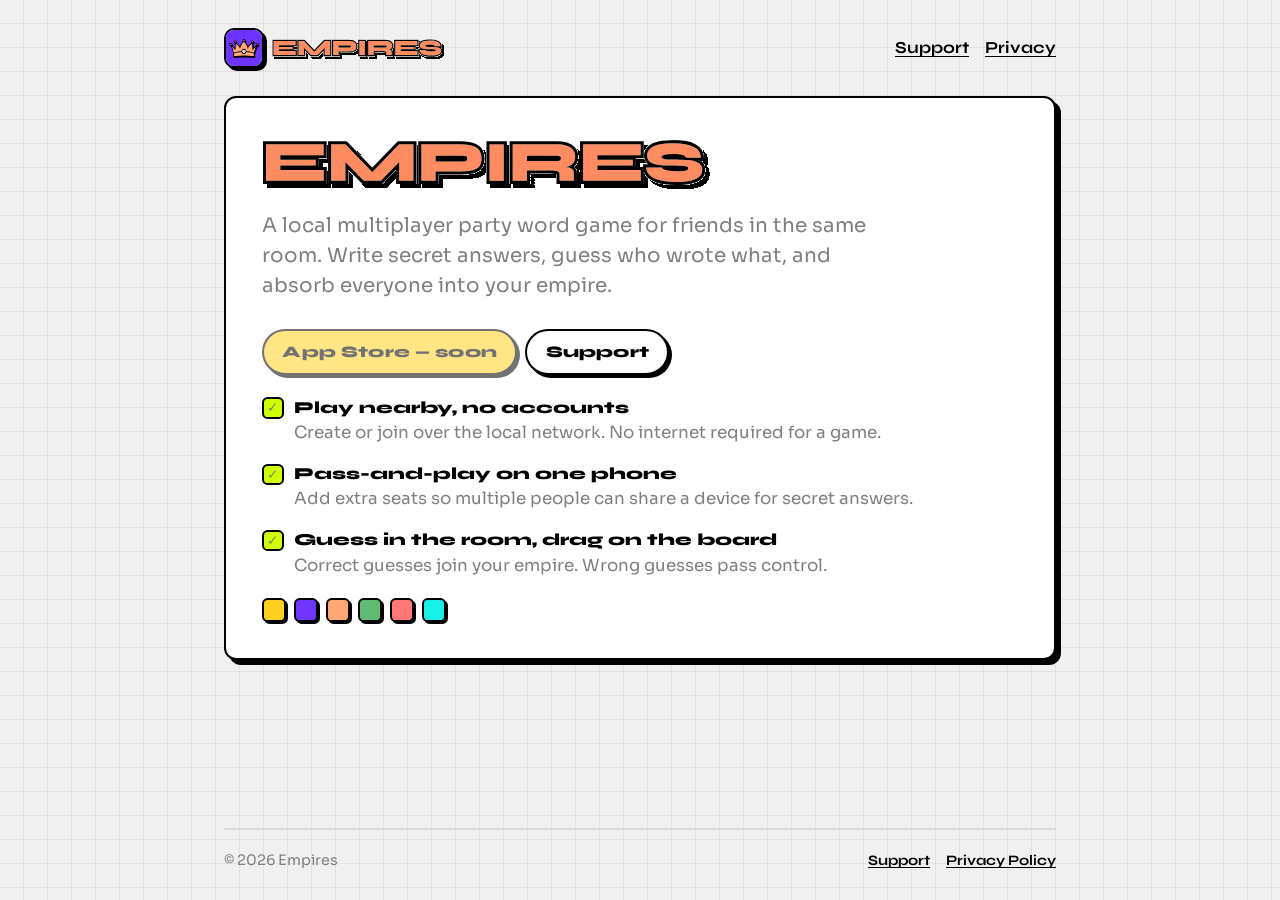
==== index.html @ 108088bd "checkpoint before checking out main" ====
<!doctype html>
<html lang="en">
  <head>
    <meta charset="UTF-8" />
    <meta name="viewport" content="width=device-width, initial-scale=1.0" />
    <title>Empires</title>
    <meta
      name="description"
      content="Empires — a local multiplayer party word game. Guess who wrote which answer and build your empire."
    />
    <link rel="icon" href="./assets/app-icon-256.png" type="image/png" />
    <link rel="apple-touch-icon" href="./assets/app-icon-256.png" />
    <link rel="preconnect" href="https://fonts.googleapis.com" />
    <link rel="preconnect" href="https://fonts.gstatic.com" crossorigin />
    <link
      rel="stylesheet"
      href="https://fonts.googleapis.com/css2?family=Sora:wght@400;600&family=Syne:wght@700;800&display=swap"
    />
    <link rel="stylesheet" href="./styles.css" />
  </head>
  <body>
    <div class="page">
      <div class="shell">
        <nav class="nav" aria-label="Primary">
          <a class="brand" href="./">
            <img
              class="brandIcon"
              src="./assets/app-icon-256.png"
              width="40"
              height="40"
              alt=""
            />
            <img
              class="brandLogotype"
              src="./assets/logotype.svg"
              width="160"
              height="20"
              alt="Empires"
            />
          </a>
          <div class="navLinks">
            <a href="./support/">Support</a>
            <a href="./privacy/">Privacy</a>
          </div>
        </nav>

        <main class="panel hero">
          <div class="heroBrand">
            <h1>
              <img
                class="logotypeHero"
                src="./assets/logotype.svg"
                width="439"
                height="56"
                alt="Empires"
              />
            </h1>
          </div>
          <p class="lede">
            A local multiplayer party word game for friends in the same room.
            Write secret answers, guess who wrote what, and absorb everyone into
            your empire.
          </p>

          <div class="ctaRow">
            <a
              class="button"
              href="#"
              aria-disabled="true"
              title="App Store link coming soon"
            >
              App Store — soon
            </a>
            <a class="button secondary" href="./support/">Support</a>
          </div>

          <ul class="features">
            <li>
              <span class="tick" aria-hidden="true">✓</span>
              <div>
                <strong>Play nearby, no accounts</strong>
                <br />
                <span
                  >Create or join over the local network. No internet required
                  for a game.</span
                >
              </div>
            </li>
            <li>
              <span class="tick" aria-hidden="true">✓</span>
              <div>
                <strong>Pass-and-play on one phone</strong>
                <br />
                <span
                  >Add extra seats so multiple people can share a device for
                  secret answers.</span
                >
              </div>
            </li>
            <li>
              <span class="tick" aria-hidden="true">✓</span>
              <div>
                <strong>Guess in the room, drag on the board</strong>
                <br />
                <span
                  >Correct guesses join your empire. Wrong guesses pass
                  control.</span
                >
              </div>
            </li>
          </ul>

          <ul class="accents" aria-hidden="true">
            <li style="background: var(--yellow)"></li>
            <li style="background: var(--purple)"></li>
            <li style="background: var(--peach)"></li>
            <li style="background: var(--green)"></li>
            <li style="background: var(--coral)"></li>
            <li style="background: var(--cyan)"></li>
          </ul>
        </main>

        <footer class="footer">
          <span>© <span id="y"></span> Empires</span>
          <div class="footerLinks">
            <a href="./support/">Support</a>
            <a href="./privacy/">Privacy Policy</a>
          </div>
        </footer>
      </div>
    </div>
    <script>
      document.getElementById('y').textContent = String(new Date().getFullYear());
    </script>
  </body>
</html>
---- styles.css ----
:root {
  --black: #000000;
  --white: #ffffff;
  --grey: #f0f0f0;
  --yellow: #ffd021;
  --purple: #6f36ff;
  --peach: #ffa874;
  --green: #5fbc72;
  --coral: #ff7677;
  --lime: #d0ff01;
  --cyan: #19f0e9;
  --sky: #39c1ef;
  --navy: #121948;
  --text-secondary: #7f7f7f;
  --border-subtle: #d9d9d9;

  --surface-primary: var(--white);
  --surface-subtle: var(--grey);
  --text-primary: var(--black);
  --text-muted: var(--text-secondary);
  --border-prominent: var(--black);
  --accent-primary: var(--yellow);
  --text-on-accent: var(--black);
  --accent-secondary: var(--purple);

  --shadow-md: 3px 3px 0 0 var(--black);
  --shadow-xl: 5px 5px 0 0 var(--black);

  --space-xl: 1.75rem;
  --space-l: 1.25rem;
  --space-m: 1rem;
  --space-s: 0.5rem;
  --space-xs: 0.25rem;

  --font-display: 'Syne', system-ui, sans-serif;
  --font-body: 'Sora', system-ui, sans-serif;
  --font-size-body: 1.05rem;
  --font-size-s: 0.9rem;
  --font-size-lead: 1.25rem;
  --font-size-h1: clamp(2.75rem, 9vw, 4.75rem);
  --font-size-h2: clamp(1.5rem, 4vw, 2rem);
  --line-height: 1.5;
  --max-width: 40rem;
  --radius: 0.75rem;
}

*,
*::before,
*::after {
  box-sizing: border-box;
}

html {
  color-scheme: light;
}

body {
  margin: 0;
  min-height: 100vh;
  font-family: var(--font-body);
  font-size: var(--font-size-body);
  font-weight: 400;
  line-height: var(--line-height);
  color: var(--text-primary);
  background-color: var(--surface-subtle);
  background-image:
    linear-gradient(rgb(0 0 0 / 0.06) 1px, transparent 1px),
    linear-gradient(90deg, rgb(0 0 0 / 0.06) 1px, transparent 1px);
  background-size: 24px 24px;
  background-position: -1px -1px;
}

a {
  color: var(--text-primary);
  text-underline-offset: 0.15em;

  &:hover {
    text-decoration-thickness: 2px;
  }

  &:focus-visible {
    outline: 3px solid var(--accent-secondary);
    outline-offset: 3px;
  }
}

.page {
  min-height: 100vh;
  display: flex;
  flex-direction: column;
}

.shell {
  width: min(100% - 2rem, 52rem);
  margin-inline: auto;
  padding-block: var(--space-xl);
  flex: 1;
  display: flex;
  flex-direction: column;
  gap: var(--space-xl);
}

.nav {
  display: flex;
  align-items: center;
  justify-content: space-between;
  gap: var(--space-m);
  flex-wrap: wrap;

  & a {
    text-decoration: none;
  }

  & .navLinks {
    display: flex;
    gap: var(--space-m);
    flex-wrap: wrap;
    font-family: var(--font-display);
    font-weight: 700;
  }

  & .navLinks a {
    text-decoration: underline;
  }
}

.brand {
  display: inline-flex;
  align-items: center;
  gap: var(--space-s);
  color: var(--text-primary);
  text-decoration: none;

  &:hover {
    text-decoration: none;
  }
}

.brandIcon {
  width: 40px;
  height: 40px;
  flex-shrink: 0;
  border: 2.5px solid var(--border-prominent);
  border-radius: 10px;
  box-shadow: var(--shadow-md);
  background: var(--white);
}

.brandLogotype {
  display: block;
  height: 22px;
  width: auto;
}

.heroBrand {
  & h1 {
    margin: 0;
  }
}

.logotypeHero {
  display: block;
  width: 100%;
  max-width: 28rem;
  height: auto;
}

.panel {
  background: var(--surface-primary);
  border: 2.5px solid var(--border-prominent);
  border-radius: var(--radius);
  box-shadow: var(--shadow-xl);
  padding: clamp(1.25rem, 4vw, 2.25rem);
}

.hero {
  display: grid;
  gap: var(--space-l);

  & h1 {
    margin: 0;
    font-family: var(--font-display);
    font-size: var(--font-size-h1);
    font-weight: 800;
    line-height: 0.95;
    letter-spacing: -0.02em;
  }

  & .lede {
    margin: 0;
    max-width: var(--max-width);
    font-size: var(--font-size-lead);
    color: var(--text-muted);
  }
}

.ctaRow {
  display: flex;
  flex-wrap: wrap;
  gap: var(--space-s);
  margin-top: var(--space-s);

  &.spaced {
    margin-bottom: var(--space-xl);
  }
}

.button {
  display: inline-flex;
  align-items: center;
  justify-content: center;
  gap: var(--space-xs);
  min-height: 2.75rem;
  padding: 0.55rem 1.15rem;
  border: 2.5px solid var(--border-prominent);
  border-radius: 999px;
  background: var(--accent-primary);
  color: var(--text-on-accent);
  font-family: var(--font-display);
  font-size: 1rem;
  font-weight: 800;
  letter-spacing: 0.01em;
  text-decoration: none;
  box-shadow: var(--shadow-md);
  cursor: pointer;

  &:hover {
    text-decoration: none;
    translate: 1px 1px;
    box-shadow: 2px 2px 0 0 var(--black);
  }

  &:focus-visible {
    outline: 3px solid var(--accent-secondary);
    outline-offset: 3px;
  }

  &.secondary {
    background: var(--surface-primary);
    color: var(--text-primary);
  }

  &[aria-disabled='true'] {
    opacity: 0.55;
    pointer-events: none;
    cursor: default;
  }
}

.features {
  display: grid;
  gap: var(--space-m);
  margin: 0;
  padding: 0;
  list-style: none;

  & li {
    display: grid;
    grid-template-columns: 1.5rem 1fr;
    gap: var(--space-s);
    align-items: start;
  }

  & .tick {
    display: inline-grid;
    place-items: center;
    width: 1.35rem;
    height: 1.35rem;
    margin-top: 0.15rem;
    border: 2px solid var(--border-prominent);
    border-radius: 0.35rem;
    background: var(--lime);
    font-size: 0.85rem;
    line-height: 1;
    font-weight: 800;
  }

  & strong {
    font-family: var(--font-display);
    font-weight: 800;
    color: var(--text-primary);
  }

  & span {
    color: var(--text-muted);
  }
}

.accents {
  display: flex;
  flex-wrap: wrap;
  gap: var(--space-s);
  margin: 0;
  padding: 0;
  list-style: none;

  & li {
    width: 1.5rem;
    height: 1.5rem;
    border: 2px solid var(--border-prominent);
    border-radius: 0.35rem;
    box-shadow: 2px 2px 0 0 var(--black);
  }
}

.prose {
  max-width: var(--max-width);

  & h1 {
    margin: 0 0 var(--space-m);
    font-family: var(--font-display);
    font-size: var(--font-size-h2);
    font-weight: 800;
    letter-spacing: -0.02em;
  }

  & h2 {
    margin: var(--space-xl) 0 var(--space-s);
    font-family: var(--font-display);
    font-size: var(--font-size-lead);
    font-weight: 800;
  }

  & p,
  & ul {
    margin: 0 0 var(--space-m);
    color: var(--text-muted);
  }

  & ul {
    padding-left: 1.25rem;
  }

  & li + li {
    margin-top: var(--space-xs);
  }

  & .meta {
    color: var(--text-muted);
    font-size: var(--font-size-s);
  }

  & strong {
    color: var(--text-primary);
    font-weight: 600;
  }
}

.footer {
  margin-top: auto;
  padding-top: var(--space-l);
  border-top: 2px solid var(--border-subtle);
  display: flex;
  flex-wrap: wrap;
  gap: var(--space-m);
  justify-content: space-between;
  color: var(--text-muted);
  font-size: var(--font-size-s);

  & a {
    color: var(--text-primary);
    font-family: var(--font-display);
    font-weight: 700;
  }

  & .footerLinks {
    display: flex;
    flex-wrap: wrap;
    gap: var(--space-m);
  }
}

@media (prefers-color-scheme: dark) {
  :root {
    --surface-primary: #1a1a1a;
    --surface-subtle: #121212;
    --text-primary: #ffffff;
    --text-muted: #b0b0b0;
    --border-prominent: #ffffff;
    --border-subtle: rgb(255 255 255 / 0.16);
    --accent-primary: var(--yellow);
    --text-on-accent: #000000;
    --grey: #262626;
  }

  html {
    color-scheme: dark;
  }

  body {
    background-image:
      linear-gradient(rgb(255 255 255 / 0.06) 1px, transparent 1px),
      linear-gradient(90deg, rgb(255 255 255 / 0.06) 1px, transparent 1px);
  }

  .shadow-fix {
    --shadow-md: 3px 3px 0 0 #000;
    --shadow-xl: 5px 5px 0 0 #000;
  }
}
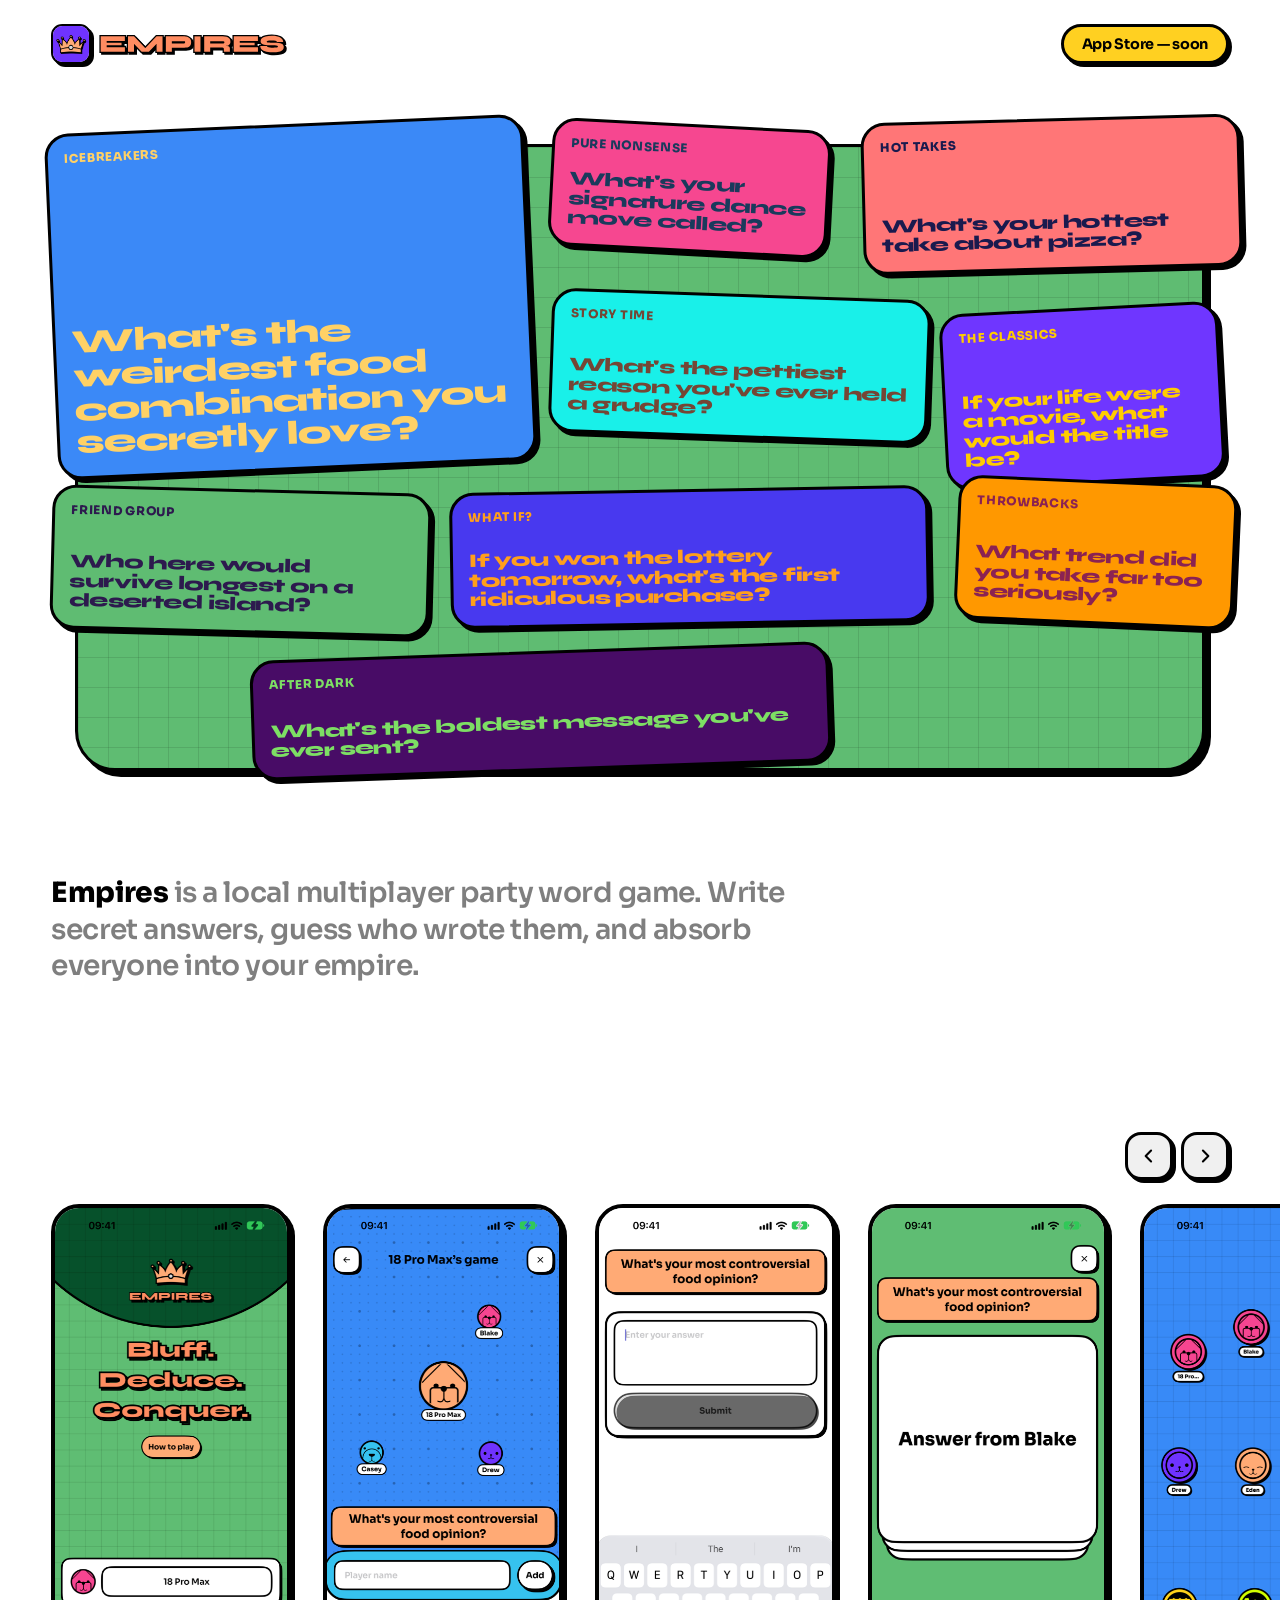
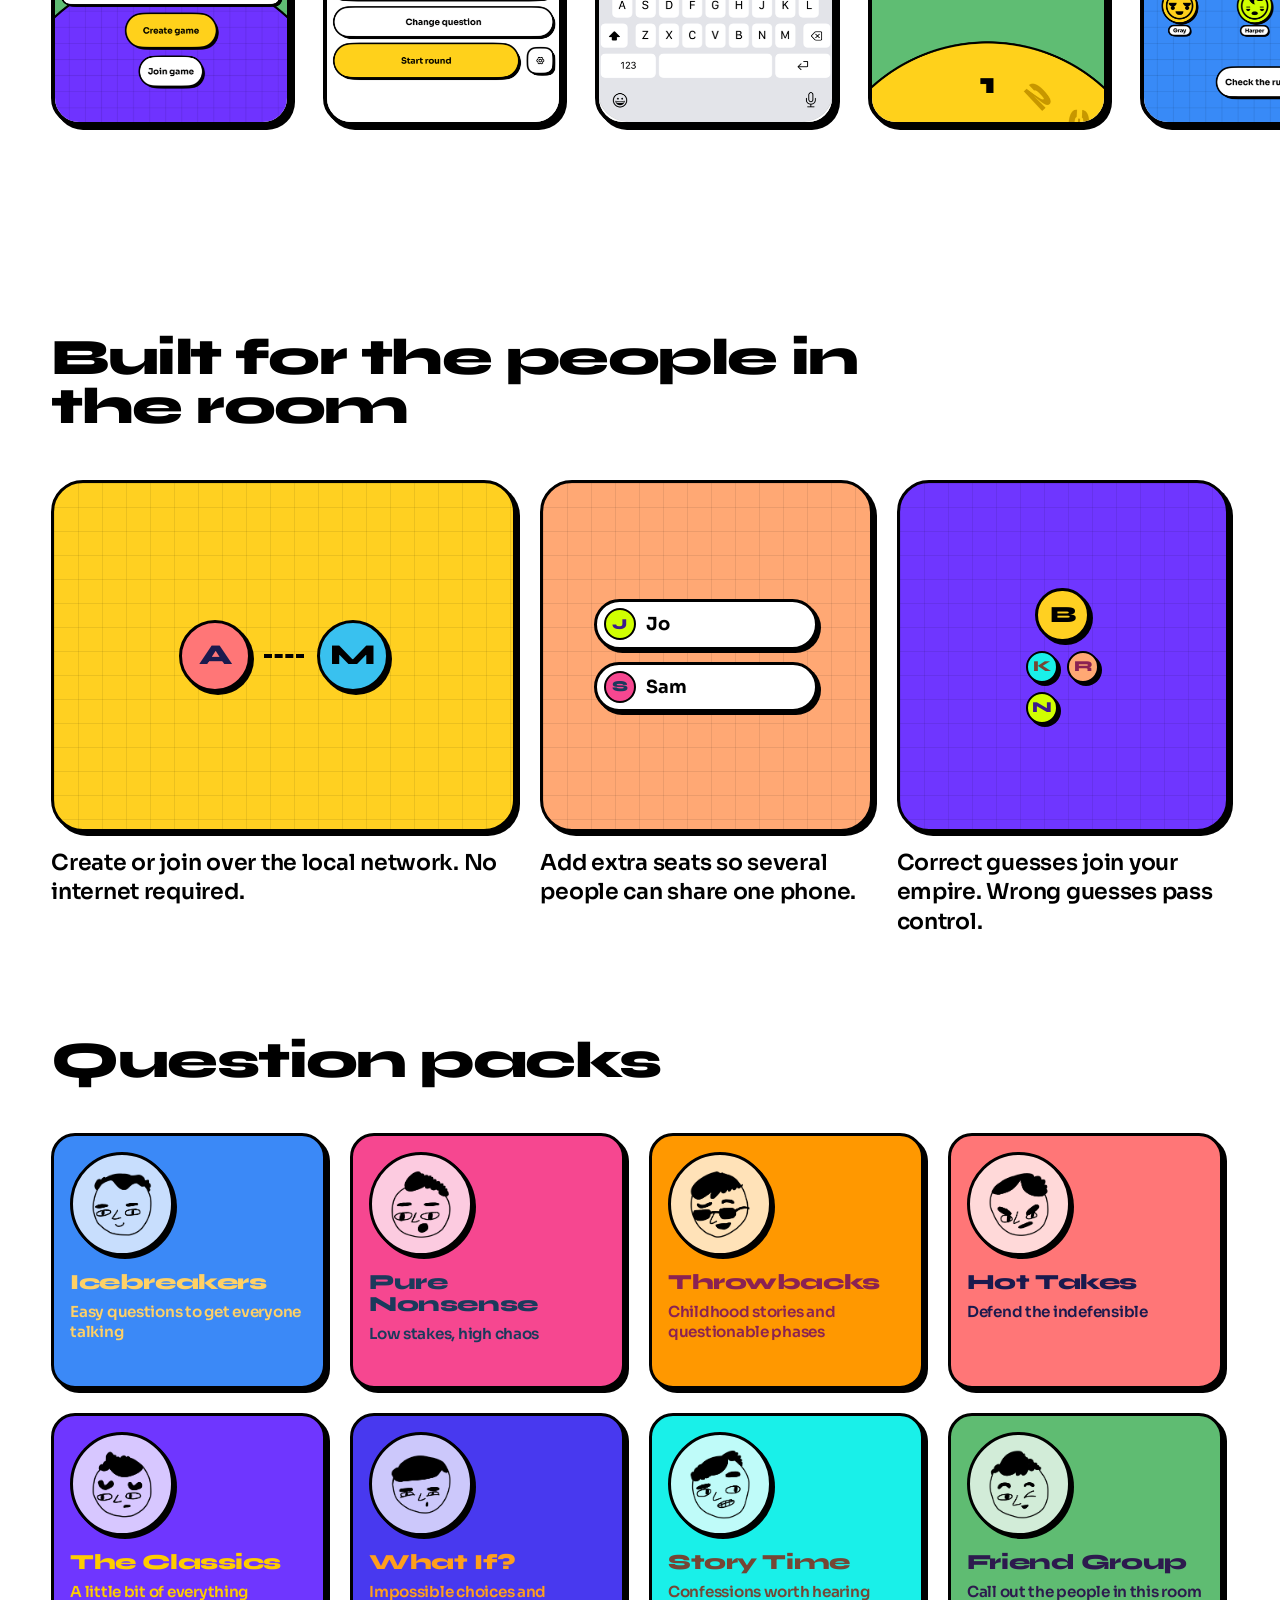
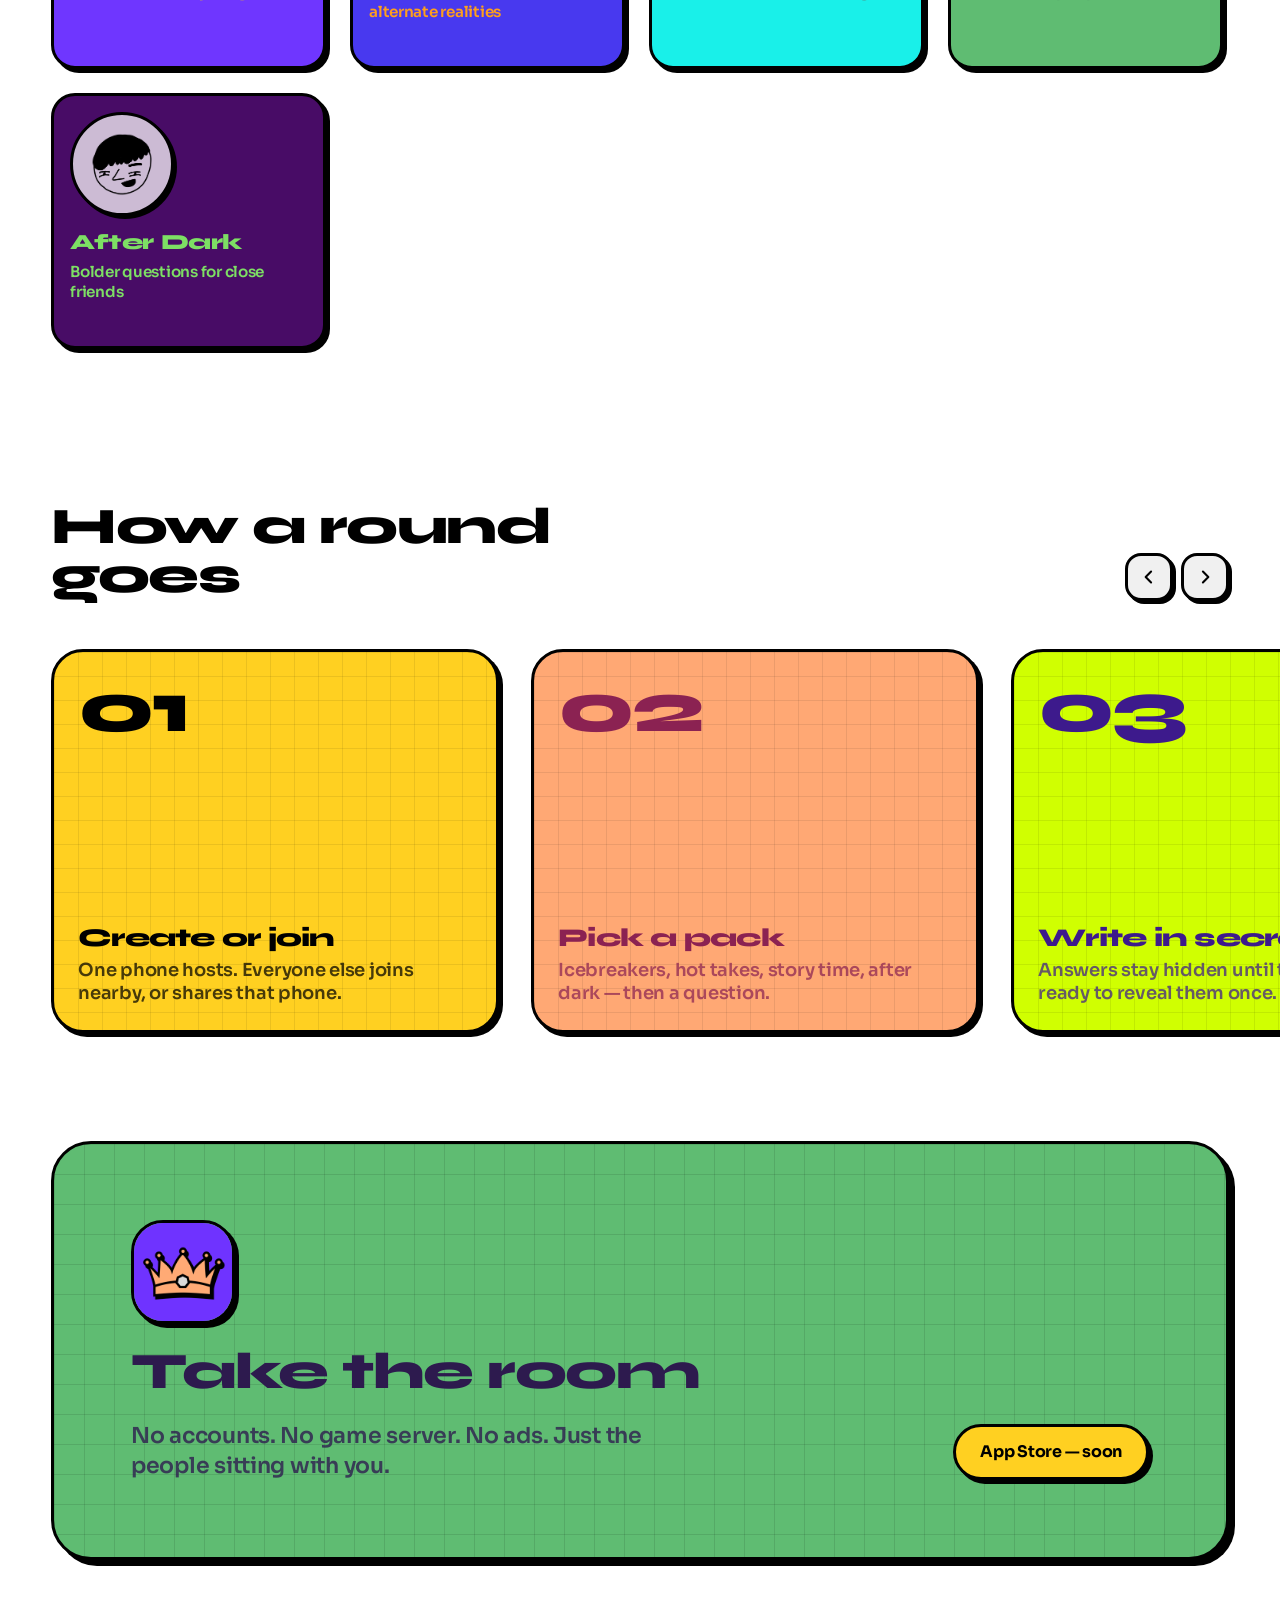
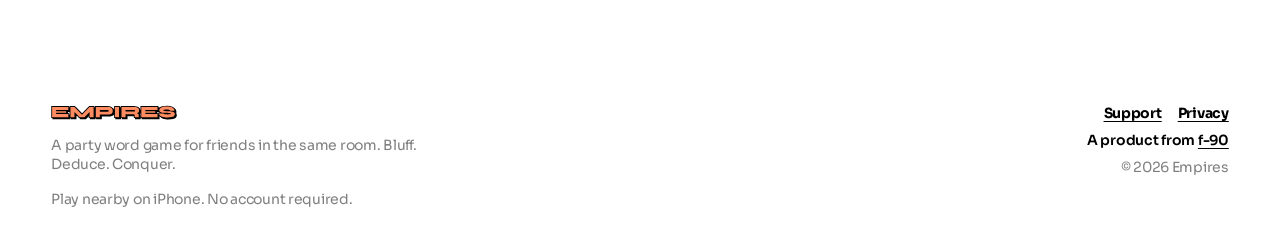
==== commit c696ad05: "Redesign marketing site around Empires app styling and Numo layout. Bring in pack art, screenshots, " ====
--- a/index.html
+++ b/index.html
@@ -14,55 +14,353 @@
     <link rel="preconnect" href="https://fonts.gstatic.com" crossorigin />
     <link
       rel="stylesheet"
-      href="https://fonts.googleapis.com/css2?family=Sora:wght@400;600&family=Syne:wght@700;800&display=swap"
+      href="https://fonts.googleapis.com/css2?family=Sora:wght@400;600;700;800&family=Syne:wght@700;800&display=swap"
     />
     <link rel="stylesheet" href="./styles.css" />
   </head>
   <body>
-    <div class="page">
-      <div class="shell">
-        <nav class="nav" aria-label="Primary">
-          <a class="brand" href="./">
-            <img
-              class="brandIcon"
-              src="./assets/app-icon-256.png"
-              width="40"
-              height="40"
-              alt=""
-            />
-            <img
-              class="brandLogotype"
-              src="./assets/logotype.svg"
-              width="160"
-              height="20"
-              alt="Empires"
-            />
-          </a>
-          <div class="navLinks">
-            <a href="./support/">Support</a>
-            <a href="./privacy/">Privacy</a>
+    <header class="siteHeader">
+      <div class="frame siteHeaderInner">
+        <a class="brand" href="./">
+          <img
+            class="brandIcon"
+            src="./assets/app-icon-256.png"
+            width="40"
+            height="40"
+            alt=""
+          />
+          <img
+            class="wordmark"
+            src="./assets/logotype.svg"
+            width="160"
+            height="20"
+            alt="Empires"
+          />
+        </a>
+        <a
+          class="button headerStore"
+          href="#"
+          aria-disabled="true"
+          title="App Store link coming soon"
+        >
+          App Store — soon
+        </a>
+      </div>
+    </header>
+
+    <main>
+      <section class="questions" aria-label="Sample questions">
+        <div class="questionsStage">
+          <div class="frame questionsFrame">
+            <div class="questionsPanel" aria-hidden="true"></div>
           </div>
-        </nav>
-
-        <main class="panel hero">
-          <div class="heroBrand">
-            <h1>
+          <ul class="questionBoard">
+            <li class="qCard qCardFeature" data-pack="icebreakers">
+              <p class="qPack">Icebreakers</p>
+              <p class="qText">What's the weirdest food combination you secretly love?</p>
+            </li>
+            <li class="qCard" data-pack="silly">
+              <p class="qPack">Pure Nonsense</p>
+              <p class="qText">What's your signature dance move called?</p>
+            </li>
+            <li class="qCard" data-pack="hot-takes">
+              <p class="qPack">Hot Takes</p>
+              <p class="qText">What's your hottest take about pizza?</p>
+            </li>
+            <li class="qCard" data-pack="storytime">
+              <p class="qPack">Story Time</p>
+              <p class="qText">What's the pettiest reason you've ever held a grudge?</p>
+            </li>
+            <li class="qCard" data-pack="classics">
+              <p class="qPack">The Classics</p>
+              <p class="qText">If your life were a movie, what would the title be?</p>
+            </li>
+            <li class="qCard" data-pack="friend-group">
+              <p class="qPack">Friend Group</p>
+              <p class="qText">Who here would survive longest on a deserted island?</p>
+            </li>
+            <li class="qCard" data-pack="hypotheticals">
+              <p class="qPack">What If?</p>
+              <p class="qText">If you won the lottery tomorrow, what's the first ridiculous purchase?</p>
+            </li>
+            <li class="qCard" data-pack="throwbacks">
+              <p class="qPack">Throwbacks</p>
+              <p class="qText">What trend did you take far too seriously?</p>
+            </li>
+            <li class="qCard" data-pack="after-dark">
+              <p class="qPack">After Dark</p>
+              <p class="qText">What's the boldest message you've ever sent?</p>
+            </li>
+          </ul>
+        </div>
+      </section>
+
+      <section class="hero">
+        <div class="frame heroFrame">
+          <h1 class="lede">
+            <span class="brandWord">Empires</span> is a local multiplayer party
+            word game. Write secret answers, guess who wrote them, and absorb
+            everyone into your empire.
+          </h1>
+        </div>
+      </section>
+
+      <section class="showcase" data-scroller aria-label="App screens">
+        <div class="frame showcaseHeader">
+          <div class="scrollerNav">
+            <button type="button" data-scroll="-1" aria-label="Previous screen">
+              <svg viewBox="0 0 24 24" aria-hidden="true">
+                <path
+                  d="M14.5 5.5 8 12l6.5 6.5"
+                  fill="none"
+                  stroke="currentColor"
+                  stroke-width="2.5"
+                  stroke-linecap="round"
+                  stroke-linejoin="round"
+                />
+              </svg>
+            </button>
+            <button type="button" data-scroll="1" aria-label="Next screen">
+              <svg viewBox="0 0 24 24" aria-hidden="true">
+                <path
+                  d="m9.5 5.5 6.5 6.5-6.5 6.5"
+                  fill="none"
+                  stroke="currentColor"
+                  stroke-width="2.5"
+                  stroke-linecap="round"
+                  stroke-linejoin="round"
+                />
+              </svg>
+            </button>
+          </div>
+        </div>
+        <ul class="showcaseTrack" data-track>
+          <li class="showcaseSlide">
+            <img src="./assets/screenshots/home.png" alt="Home screen" width="460" height="1000" />
+          </li>
+          <li class="showcaseSlide">
+            <img src="./assets/screenshots/lobby.png" alt="Game lobby" width="460" height="1000" />
+          </li>
+          <li class="showcaseSlide">
+            <img src="./assets/screenshots/answering.png" alt="Writing a secret answer" width="460" height="1000" />
+          </li>
+          <li class="showcaseSlide">
+            <img src="./assets/screenshots/revealing.png" alt="Revealing answers" width="460" height="1000" />
+          </li>
+          <li class="showcaseSlide">
+            <img src="./assets/screenshots/guessing.png" alt="Guessing who wrote an answer" width="460" height="1000" />
+          </li>
+          <li class="showcaseSlide">
+            <img src="./assets/screenshots/round-over.png" alt="Round results" width="460" height="1000" />
+          </li>
+        </ul>
+      </section>
+
+      <section class="play" aria-labelledby="play-heading">
+        <div class="frame playFrame">
+          <h2 id="play-heading">Built for the people in the room</h2>
+          <div class="playGrid">
+            <article class="playCard">
+              <div class="playPanel playPanelYellow">
+                <div class="nearby" aria-hidden="true">
+                  <span class="avatar avatarCoral">A</span>
+                  <span class="linkDash"></span>
+                  <span class="avatar avatarSky">M</span>
+                </div>
+              </div>
+              <p>Create or join over the local network. No internet required.</p>
+            </article>
+            <article class="playCard">
+              <div class="playPanel playPanelPeach">
+                <div class="seats" aria-hidden="true">
+                  <span class="seat"><b class="avatar avatarLime">J</b> Jo</span>
+                  <span class="seat"><b class="avatar avatarPink">S</b> Sam</span>
+                </div>
+              </div>
+              <p>Add extra seats so several people can share one phone.</p>
+            </article>
+            <article class="playCard">
+              <div class="playPanel playPanelPurple">
+                <div class="empire" aria-hidden="true">
+                  <span class="avatar avatarYellow avatarLg">B</span>
+                  <span class="avatar avatarCyan">K</span>
+                  <span class="avatar avatarPeach">R</span>
+                  <span class="avatar avatarLime">N</span>
+                </div>
+              </div>
+              <p>Correct guesses join your empire. Wrong guesses pass control.</p>
+            </article>
+          </div>
+        </div>
+      </section>
+
+      <section class="packs" aria-labelledby="packs-heading">
+        <div class="frame packsFrame">
+          <h2 id="packs-heading">Question packs</h2>
+          <ul class="packGrid">
+            <li class="pack" data-pack="icebreakers">
+              <div class="packFace">
+                <img src="./assets/packs/icebreakers.png" alt="" />
+              </div>
+              <h3>Icebreakers</h3>
+              <p>Easy questions to get everyone talking</p>
+            </li>
+            <li class="pack" data-pack="silly">
+              <div class="packFace">
+                <img src="./assets/packs/silly.png" alt="" />
+              </div>
+              <h3>Pure Nonsense</h3>
+              <p>Low stakes, high chaos</p>
+            </li>
+            <li class="pack" data-pack="throwbacks">
+              <div class="packFace">
+                <img src="./assets/packs/throwbacks.png" alt="" />
+              </div>
+              <h3>Throwbacks</h3>
+              <p>Childhood stories and questionable phases</p>
+            </li>
+            <li class="pack" data-pack="hot-takes">
+              <div class="packFace">
+                <img src="./assets/packs/hot-takes.png" alt="" />
+              </div>
+              <h3>Hot Takes</h3>
+              <p>Defend the indefensible</p>
+            </li>
+            <li class="pack" data-pack="classics">
+              <div class="packFace">
+                <img src="./assets/packs/classics.png" alt="" />
+              </div>
+              <h3>The Classics</h3>
+              <p>A little bit of everything</p>
+            </li>
+            <li class="pack" data-pack="hypotheticals">
+              <div class="packFace">
+                <img src="./assets/packs/hypotheticals.png" alt="" />
+              </div>
+              <h3>What If?</h3>
+              <p>Impossible choices and alternate realities</p>
+            </li>
+            <li class="pack" data-pack="storytime">
+              <div class="packFace">
+                <img src="./assets/packs/storytime.png" alt="" />
+              </div>
+              <h3>Story Time</h3>
+              <p>Confessions worth hearing</p>
+            </li>
+            <li class="pack" data-pack="friend-group">
+              <div class="packFace">
+                <img src="./assets/packs/friend-group.png" alt="" />
+              </div>
+              <h3>Friend Group</h3>
+              <p>Call out the people in this room</p>
+            </li>
+            <li class="pack" data-pack="after-dark">
+              <div class="packFace">
+                <img src="./assets/packs/after-dark.png" alt="" />
+              </div>
+              <h3>After Dark</h3>
+              <p>Bolder questions for close friends</p>
+            </li>
+          </ul>
+        </div>
+      </section>
+
+      <section class="rounds" data-scroller aria-labelledby="rounds-heading">
+        <div class="frame roundsHeader">
+          <h2 id="rounds-heading">How a round goes</h2>
+          <div class="scrollerNav">
+            <button type="button" data-scroll="-1" aria-label="Previous step">
+              <svg viewBox="0 0 24 24" aria-hidden="true">
+                <path
+                  d="M14.5 5.5 8 12l6.5 6.5"
+                  fill="none"
+                  stroke="currentColor"
+                  stroke-width="2.5"
+                  stroke-linecap="round"
+                  stroke-linejoin="round"
+                />
+              </svg>
+            </button>
+            <button type="button" data-scroll="1" aria-label="Next step">
+              <svg viewBox="0 0 24 24" aria-hidden="true">
+                <path
+                  d="m9.5 5.5 6.5 6.5-6.5 6.5"
+                  fill="none"
+                  stroke="currentColor"
+                  stroke-width="2.5"
+                  stroke-linecap="round"
+                  stroke-linejoin="round"
+                />
+              </svg>
+            </button>
+          </div>
+        </div>
+        <ul class="track" data-track>
+          <li class="slide">
+            <div class="slideVisual toneYellow">
+              <span class="step">01</span>
+              <div class="slideCopy">
+                <strong>Create or join</strong>
+                <p>One phone hosts. Everyone else joins nearby, or shares that phone.</p>
+              </div>
+            </div>
+          </li>
+          <li class="slide">
+            <div class="slideVisual tonePeach">
+              <span class="step">02</span>
+              <div class="slideCopy">
+                <strong>Pick a pack</strong>
+                <p>Icebreakers, hot takes, story time, after dark — then a question.</p>
+              </div>
+            </div>
+          </li>
+          <li class="slide">
+            <div class="slideVisual toneLime">
+              <span class="step">03</span>
+              <div class="slideCopy">
+                <strong>Write in secret</strong>
+                <p>Answers stay hidden until the room is ready to reveal them once.</p>
+              </div>
+            </div>
+          </li>
+          <li class="slide">
+            <div class="slideVisual toneCyan">
+              <span class="step">04</span>
+              <div class="slideCopy">
+                <strong>Guess the writer</strong>
+                <p>A correct guess pulls that player into your empire.</p>
+              </div>
+            </div>
+          </li>
+          <li class="slide">
+            <div class="slideVisual toneCoral">
+              <span class="step">05</span>
+              <div class="slideCopy">
+                <strong>Conquer the room</strong>
+                <p>A wrong guess hands control over. Last empire standing wins.</p>
+              </div>
+            </div>
+          </li>
+        </ul>
+      </section>
+
+      <section class="cta" aria-labelledby="cta-heading">
+        <div class="frame">
+          <div class="ctaPanel">
+            <div class="ctaCopy">
               <img
-                class="logotypeHero"
-                src="./assets/logotype.svg"
-                width="439"
-                height="56"
-                alt="Empires"
+                class="heroIcon"
+                src="./assets/app-icon-256.png"
+                width="104"
+                height="104"
+                alt=""
               />
-            </h1>
-          </div>
-          <p class="lede">
-            A local multiplayer party word game for friends in the same room.
-            Write secret answers, guess who wrote what, and absorb everyone into
-            your empire.
-          </p>
-
-          <div class="ctaRow">
+              <h2 id="cta-heading">Take the room</h2>
+              <p>
+                No accounts. No game server. No ads. Just the people sitting
+                with you.
+              </p>
+            </div>
             <a
               class="button"
               href="#"
@@ -71,66 +369,39 @@
             >
               App Store — soon
             </a>
-            <a class="button secondary" href="./support/">Support</a>
           </div>
-
-          <ul class="features">
-            <li>
-              <span class="tick" aria-hidden="true">✓</span>
-              <div>
-                <strong>Play nearby, no accounts</strong>
-                <br />
-                <span
-                  >Create or join over the local network. No internet required
-                  for a game.</span
-                >
-              </div>
-            </li>
-            <li>
-              <span class="tick" aria-hidden="true">✓</span>
-              <div>
-                <strong>Pass-and-play on one phone</strong>
-                <br />
-                <span
-                  >Add extra seats so multiple people can share a device for
-                  secret answers.</span
-                >
-              </div>
-            </li>
-            <li>
-              <span class="tick" aria-hidden="true">✓</span>
-              <div>
-                <strong>Guess in the room, drag on the board</strong>
-                <br />
-                <span
-                  >Correct guesses join your empire. Wrong guesses pass
-                  control.</span
-                >
-              </div>
-            </li>
-          </ul>
-
-          <ul class="accents" aria-hidden="true">
-            <li style="background: var(--yellow)"></li>
-            <li style="background: var(--purple)"></li>
-            <li style="background: var(--peach)"></li>
-            <li style="background: var(--green)"></li>
-            <li style="background: var(--coral)"></li>
-            <li style="background: var(--cyan)"></li>
-          </ul>
-        </main>
-
-        <footer class="footer">
-          <span>© <span id="y"></span> Empires</span>
-          <div class="footerLinks">
+        </div>
+      </section>
+    </main>
+
+    <footer class="siteFooter">
+      <div class="frame siteFooterFrame">
+        <div class="siteFooterBrand">
+          <a href="./">
+            <img
+              class="wordmark wordmarkSm"
+              src="./assets/logotype.svg"
+              width="120"
+              height="16"
+              alt="Empires"
+            />
+          </a>
+          <p>A party word game for friends in the same room. Bluff. Deduce. Conquer.</p>
+          <p class="compat">Play nearby on iPhone. No account required.</p>
+        </div>
+        <div class="siteFooterMeta">
+          <nav class="navLinks" aria-label="Legal">
             <a href="./support/">Support</a>
-            <a href="./privacy/">Privacy Policy</a>
-          </div>
-        </footer>
+            <a href="./privacy/">Privacy</a>
+          </nav>
+          <p>
+            A product from
+            <a href="https://f-90.co.uk">f-90</a>
+          </p>
+          <p class="compat">© <span id="y"></span> Empires</p>
+        </div>
       </div>
-    </div>
-    <script>
-      document.getElementById('y').textContent = String(new Date().getFullYear());
-    </script>
+    </footer>
+    <script src="./site.js"></script>
   </body>
 </html>
--- a/styles.css
+++ b/styles.css
@@ -2,46 +2,88 @@
   --black: #000000;
   --white: #ffffff;
   --grey: #f0f0f0;
-  --yellow: #ffd021;
   --purple: #6f36ff;
   --peach: #ffa874;
   --green: #5fbc72;
+  --lime: #d0ff01;
+  --yellow: #ffd021;
   --coral: #ff7677;
-  --lime: #d0ff01;
   --cyan: #19f0e9;
+  --blue: #3b89f7;
+  --indigo: #4839ef;
+  --magenta: #ec3ccf;
+  --pink: #f64790;
   --sky: #39c1ef;
+  --bronze: #977b4e;
   --navy: #121948;
+  --wine: #821238;
+  --forest: #0f522f;
+  --plum: #480c66;
+  --charcoal: #2a2a32;
+  --orange: #ff9800;
   --text-secondary: #7f7f7f;
   --border-subtle: #d9d9d9;
-
-  --surface-primary: var(--white);
-  --surface-subtle: var(--grey);
-  --text-primary: var(--black);
+  --on-purple: #ffcc00;
+  --on-peach: #8b2252;
+  --on-green: #2d1a4e;
+  --on-yellow: #c4461a;
+  --on-coral: #1a1a4e;
+  --on-lime: #3d1a8c;
+  --on-cyan: #754635;
+  --on-blue: #ffd166;
+  --on-indigo: #ff9f1c;
+  --on-pink: #1a3a5c;
+  --on-plum: #7ddf64;
+
+  --surface: var(--white);
+  --text: var(--black);
   --text-muted: var(--text-secondary);
-  --border-prominent: var(--black);
-  --accent-primary: var(--yellow);
-  --text-on-accent: var(--black);
-  --accent-secondary: var(--purple);
-
-  --shadow-md: 3px 3px 0 0 var(--black);
-  --shadow-xl: 5px 5px 0 0 var(--black);
-
-  --space-xl: 1.75rem;
-  --space-l: 1.25rem;
-  --space-m: 1rem;
+  --border: var(--black);
+  --accent: var(--yellow);
+  --ink-on-accent: var(--black);
+
+  --space-xxs: 0.125rem;
+  --space-xs: 0.25rem;
   --space-s: 0.5rem;
-  --space-xs: 0.25rem;
+  --space-m: 0.75rem;
+  --space-l: 1rem;
+  --space-xl: 1.5rem;
+  --space-2xl: 2rem;
+  --space-3xl: 3rem;
+  --space-4xl: 4.5rem;
+  --space-5xl: 6.25rem;
+
+  --radius-sm: 0.5rem;
+  --radius-md: 1rem;
+  --radius-lg: 1.5rem;
+  --radius-xl: 2rem;
+  --radius-2xl: 2.5rem;
+  --radius-full: 999px;
+
+  --border-sm: 2px;
+  --border-md: 3px;
+  --border-lg: 4px;
+
+  --shadow-sm: 3px 3px 0 0 var(--black);
+  --shadow-md: 4px 4px 0 0 var(--black);
+  --shadow-lg: 6px 6px 0 0 var(--black);
 
   --font-display: 'Syne', system-ui, sans-serif;
   --font-body: 'Sora', system-ui, sans-serif;
-  --font-size-body: 1.05rem;
-  --font-size-s: 0.9rem;
-  --font-size-lead: 1.25rem;
-  --font-size-h1: clamp(2.75rem, 9vw, 4.75rem);
-  --font-size-h2: clamp(1.5rem, 4vw, 2rem);
-  --line-height: 1.5;
-  --max-width: 40rem;
-  --radius: 0.75rem;
+  --font-size-caption: 0.875rem;
+  --font-size-body: 1.125rem;
+  --font-size-lead: 1.375rem;
+  --font-size-title: clamp(2rem, 4vw, 3.5rem);
+  --line-body: 1.35;
+  --line-tight: 1;
+
+  --page-pad: clamp(1.25rem, 4vw, 6rem);
+  --content-max: 76.5rem;
+  --gutter: 1.5rem;
+
+  --grid-size: 30px;
+  --grid-stroke: 1.5px;
+  --grid-line: color-mix(in srgb, var(--black) 10%, transparent);
 }
 
 *,
@@ -59,68 +101,96 @@
   min-height: 100vh;
   font-family: var(--font-body);
   font-size: var(--font-size-body);
-  font-weight: 400;
-  line-height: var(--line-height);
-  color: var(--text-primary);
-  background-color: var(--surface-subtle);
-  background-image:
-    linear-gradient(rgb(0 0 0 / 0.06) 1px, transparent 1px),
-    linear-gradient(90deg, rgb(0 0 0 / 0.06) 1px, transparent 1px);
-  background-size: 24px 24px;
-  background-position: -1px -1px;
+  font-weight: 600;
+  line-height: var(--line-body);
+  letter-spacing: -0.015em;
+  color: var(--text);
+  background: var(--surface);
+}
+
+img {
+  max-width: 100%;
+  height: auto;
 }
 
 a {
-  color: var(--text-primary);
-  text-underline-offset: 0.15em;
-
-  &:hover {
-    text-decoration-thickness: 2px;
-  }
+  color: inherit;
+  text-underline-offset: 0.2em;
 
   &:focus-visible {
-    outline: 3px solid var(--accent-secondary);
+    outline: 3px solid var(--purple);
     outline-offset: 3px;
   }
 }
 
-.page {
-  min-height: 100vh;
-  display: flex;
-  flex-direction: column;
-}
-
-.shell {
-  width: min(100% - 2rem, 52rem);
+button {
+  font: inherit;
+  color: inherit;
+
+  &:focus-visible {
+    outline: 3px solid var(--purple);
+    outline-offset: 3px;
+  }
+}
+
+h1,
+h2,
+h3,
+p {
+  margin: 0;
+}
+
+.frame {
+  width: min(100%, calc(var(--content-max) + (var(--page-pad) * 2)));
   margin-inline: auto;
-  padding-block: var(--space-xl);
-  flex: 1;
-  display: flex;
-  flex-direction: column;
-  gap: var(--space-xl);
-}
-
-.nav {
-  display: flex;
-  align-items: center;
-  justify-content: space-between;
-  gap: var(--space-m);
-  flex-wrap: wrap;
-
-  & a {
-    text-decoration: none;
-  }
-
-  & .navLinks {
+  padding-inline: var(--page-pad);
+}
+
+.siteHeader {
+  position: sticky;
+  top: 0;
+  z-index: 20;
+  background: var(--surface);
+
+  & .siteHeaderInner {
     display: flex;
-    gap: var(--space-m);
-    flex-wrap: wrap;
-    font-family: var(--font-display);
-    font-weight: 700;
-  }
-
-  & .navLinks a {
-    text-decoration: underline;
+    align-items: center;
+    justify-content: space-between;
+    gap: var(--space-l);
+    padding-block: var(--space-xl);
+    transition: padding 0.45s cubic-bezier(0.22, 1, 0.36, 1);
+  }
+
+  &[data-compact] .siteHeaderInner {
+    padding-block: var(--space-m);
+  }
+
+  & .wordmark {
+    height: 1.5rem;
+    transition: height 0.45s cubic-bezier(0.22, 1, 0.36, 1);
+  }
+
+  &[data-compact] .wordmark {
+    height: 1.15rem;
+  }
+
+  &[data-compact] .brandIcon {
+    width: 2rem;
+    height: 2rem;
+  }
+
+  & .headerStore {
+    min-height: 2.5rem;
+    padding: 0.5rem 1.1rem;
+    font-size: 0.9rem;
+    box-shadow: var(--shadow-sm);
+    white-space: nowrap;
+  }
+
+  &[data-compact] .headerStore {
+    min-height: 2.25rem;
+    padding: 0.4rem 0.95rem;
+    font-size: 0.85rem;
   }
 }
 
@@ -128,80 +198,858 @@
   display: inline-flex;
   align-items: center;
   gap: var(--space-s);
-  color: var(--text-primary);
   text-decoration: none;
+}
+
+.brandIcon {
+  width: 2.5rem;
+  height: 2.5rem;
+  flex-shrink: 0;
+  border: var(--border-sm) solid var(--border);
+  border-radius: 0.7rem;
+  background: var(--purple);
+  box-shadow: var(--shadow-sm);
+  object-fit: cover;
+}
+
+.wordmark {
+  display: block;
+  width: auto;
+  height: 1.35rem;
+}
+
+.wordmarkSm {
+  height: 1rem;
+}
+
+.navLinks {
+  display: flex;
+  flex-wrap: nowrap;
+  gap: var(--space-l);
+  font-weight: 700;
+  white-space: nowrap;
+
+  & a {
+    text-decoration: underline;
+  }
+}
+
+@media (max-width: 40rem) {
+  .siteHeader .wordmark {
+    height: 1.15rem;
+  }
+
+  .siteHeader .headerStore {
+    min-height: 2.25rem;
+    padding: 0.4rem 0.85rem;
+    font-size: 0.8rem;
+  }
+
+  .navLinks {
+    gap: var(--space-m);
+    font-size: 0.95rem;
+  }
+}
+
+.questions {
+  overflow-x: clip;
+  padding-block: var(--space-xl);
+}
+
+.questionsStage {
+  display: grid;
+}
+
+.questionsFrame,
+.questionBoard {
+  grid-area: 1 / 1;
+}
+
+.questionsFrame {
+  width: min(100%, calc(var(--content-max) + (var(--page-pad) * 2)));
+  justify-self: center;
+  align-self: stretch;
+  display: flex;
+  pointer-events: none;
+  padding-block: var(--space-2xl);
+  padding-inline: calc(var(--page-pad) + var(--space-xl));
+}
+
+.questionsPanel {
+  flex: 1;
+  width: 100%;
+  min-height: 100%;
+  border: var(--border-md) solid var(--border);
+  border-radius: var(--radius-2xl);
+  box-shadow: var(--shadow-lg);
+  background-color: var(--green);
+  background-image:
+    linear-gradient(
+      to right,
+      var(--grid-line) 0,
+      var(--grid-line) var(--grid-stroke),
+      transparent var(--grid-stroke)
+    ),
+    linear-gradient(
+      to bottom,
+      var(--grid-line) 0,
+      var(--grid-line) var(--grid-stroke),
+      transparent var(--grid-stroke)
+    );
+  background-size: var(--grid-size) var(--grid-size);
+}
+
+.questionBoard {
+  position: relative;
+  z-index: 1;
+  display: grid;
+  grid-template-columns: 1fr 1fr;
+  gap: var(--space-m);
+  align-items: start;
+  align-self: center;
+  margin: 0;
+  padding: 0.75rem var(--page-pad) var(--space-l);
+  list-style: none;
+
+  @media (min-width: 64rem) {
+    grid-template-columns: repeat(12, 1fr);
+    gap: 1.15rem 1.25rem;
+    padding-bottom: var(--space-2xl);
+  }
+}
+
+.qCard {
+  position: relative;
+  display: flex;
+  flex-direction: column;
+  justify-content: space-between;
+  gap: var(--space-m);
+  min-height: 8.5rem;
+  padding: var(--space-l);
+  border: var(--border-md) solid var(--border);
+  border-radius: var(--radius-lg);
+  background: var(--pack, var(--grey));
+  color: var(--pack-ink, var(--text));
+  box-shadow: var(--shadow-md);
+  rotate: var(--tilt, 0deg);
+  transition:
+    scale 0.2s cubic-bezier(0.22, 1, 0.36, 1),
+    rotate 0.2s cubic-bezier(0.22, 1, 0.36, 1),
+    z-index 0s linear 0.2s;
 
   &:hover {
-    text-decoration: none;
-  }
-}
-
-.brandIcon {
-  width: 40px;
-  height: 40px;
+    z-index: 10;
+    scale: 1.05;
+    rotate: calc(var(--tilt, 0deg) * -1);
+    transition:
+      scale 0.2s cubic-bezier(0.22, 1, 0.36, 1),
+      rotate 0.2s cubic-bezier(0.22, 1, 0.36, 1),
+      z-index 0s;
+  }
+
+  &:nth-child(1) { --tilt: -2.5deg; }
+  &:nth-child(2) { --tilt: 3deg; }
+  &:nth-child(3) { --tilt: -1.5deg; }
+  &:nth-child(4) { --tilt: 2deg; }
+  &:nth-child(5) { --tilt: -3deg; }
+  &:nth-child(6) { --tilt: 1.5deg; }
+  &:nth-child(7) { --tilt: -1deg; }
+  &:nth-child(8) { --tilt: 2.5deg; }
+  &:nth-child(9) { --tilt: -2deg; }
+
+  &[data-pack='icebreakers'] {
+    --pack: var(--blue);
+    --pack-ink: var(--on-blue);
+  }
+
+  &[data-pack='silly'] {
+    --pack: var(--pink);
+    --pack-ink: var(--on-pink);
+  }
+
+  &[data-pack='throwbacks'] {
+    --pack: var(--orange);
+    --pack-ink: var(--on-peach);
+  }
+
+  &[data-pack='hot-takes'] {
+    --pack: var(--coral);
+    --pack-ink: var(--on-coral);
+  }
+
+  &[data-pack='classics'] {
+    --pack: var(--purple);
+    --pack-ink: var(--on-purple);
+  }
+
+  &[data-pack='hypotheticals'] {
+    --pack: var(--indigo);
+    --pack-ink: var(--on-indigo);
+  }
+
+  &[data-pack='storytime'] {
+    --pack: var(--cyan);
+    --pack-ink: var(--on-cyan);
+  }
+
+  &[data-pack='friend-group'] {
+    --pack: var(--green);
+    --pack-ink: var(--on-green);
+  }
+
+  &[data-pack='after-dark'] {
+    --pack: var(--plum);
+    --pack-ink: var(--on-plum);
+  }
+
+  & .qPack {
+    font-family: var(--font-body);
+    font-size: 0.75rem;
+    font-weight: 800;
+    letter-spacing: 0.06em;
+    line-height: 1;
+    text-transform: uppercase;
+  }
+
+  & .qText {
+    font-family: var(--font-display);
+    font-size: clamp(1.15rem, 1.5vw, 1.45rem);
+    font-weight: 800;
+    letter-spacing: -0.03em;
+    line-height: 1.02;
+  }
+
+  @media (max-width: 63.99rem) {
+    &:nth-child(1) {
+      grid-column: 1 / -1;
+      min-height: 11rem;
+    }
+
+    &:nth-child(n + 7) {
+      display: none;
+    }
+  }
+
+  @media (min-width: 64rem) {
+    &:nth-child(1) {
+      grid-column: 1 / span 5;
+      grid-row: 1 / span 2;
+      align-self: stretch;
+      min-height: 16rem;
+      z-index: 1;
+    }
+
+    &:nth-child(2) {
+      grid-column: 6 / span 3;
+      min-height: 8rem;
+    }
+
+    &:nth-child(3) {
+      grid-column: 9 / span 4;
+      min-height: 9.5rem;
+      translate: 0.75rem -0.35rem;
+    }
+
+    &:nth-child(4) {
+      grid-column: 6 / span 4;
+      min-height: 9rem;
+    }
+
+    &:nth-child(5) {
+      grid-column: 10 / span 3;
+      min-height: 11rem;
+      translate: -0.4rem 0.85rem;
+    }
+
+    &:nth-child(6) {
+      grid-column: 1 / span 4;
+      min-height: 9rem;
+    }
+
+    &:nth-child(7) {
+      grid-column: 5 / span 5;
+      min-height: 8.5rem;
+    }
+
+    &:nth-child(8) {
+      grid-column: 10 / span 3;
+      min-height: 9rem;
+      translate: 0.45rem -0.55rem;
+    }
+
+    &:nth-child(9) {
+      grid-column: 3 / span 6;
+      min-height: 7.5rem;
+      justify-self: center;
+      width: 100%;
+    }
+
+    &.qCardFeature .qText {
+      font-size: clamp(1.8rem, 2.6vw, 2.6rem);
+    }
+  }
+}
+
+@media (prefers-reduced-motion: reduce) {
+  .qCard {
+    rotate: none;
+    translate: none;
+    transition: none;
+
+    &:hover {
+      scale: none;
+      rotate: none;
+      transition: none;
+    }
+  }
+}
+
+.hero {
+  padding-block: var(--space-3xl) var(--space-5xl);
+
+  & .heroFrame {
+    display: flex;
+    flex-direction: column;
+    align-items: flex-start;
+    gap: var(--space-2xl);
+  }
+
+  & .lede {
+    max-width: 46rem;
+    font-family: var(--font-body);
+    font-size: clamp(1.35rem, 2.4vw, 1.75rem);
+    font-weight: 600;
+    line-height: 1.3;
+    letter-spacing: -0.02em;
+    color: var(--text-muted);
+  }
+
+  & .brandWord {
+    color: var(--text);
+    font-weight: 800;
+  }
+}
+
+.heroIcon {
+  width: 6.5rem;
+  height: 6.5rem;
+  border: var(--border-md) solid var(--border);
+  border-radius: var(--radius-xl);
+  box-shadow: var(--shadow-md);
+  background: var(--purple);
+  object-fit: cover;
   flex-shrink: 0;
-  border: 2.5px solid var(--border-prominent);
-  border-radius: 10px;
-  box-shadow: var(--shadow-md);
-  background: var(--white);
-}
-
-.brandLogotype {
-  display: block;
-  height: 22px;
-  width: auto;
-}
-
-.heroBrand {
-  & h1 {
-    margin: 0;
-  }
-}
-
-.logotypeHero {
-  display: block;
-  width: 100%;
-  max-width: 28rem;
-  height: auto;
-}
-
-.panel {
-  background: var(--surface-primary);
-  border: 2.5px solid var(--border-prominent);
-  border-radius: var(--radius);
-  box-shadow: var(--shadow-xl);
-  padding: clamp(1.25rem, 4vw, 2.25rem);
-}
-
-.hero {
-  display: grid;
-  gap: var(--space-l);
-
-  & h1 {
-    margin: 0;
+}
+
+@media (min-width: 64rem) {
+  .hero .heroFrame {
+    flex-direction: row;
+    align-items: center;
+    gap: var(--space-4xl);
+  }
+}
+
+.showcase {
+  --shot-h: clamp(24rem, 58vh, 34rem);
+  --shot-w: calc(var(--shot-h) * 460 / 1000);
+  --track-inset: max(var(--page-pad), calc((100vw - var(--content-max)) / 2));
+
+  display: flex;
+  flex-direction: column;
+  gap: var(--space-xl);
+  padding-block: var(--space-3xl) var(--space-5xl);
+}
+
+.showcaseHeader {
+  display: flex;
+  justify-content: flex-end;
+}
+
+.showcaseTrack {
+  display: flex;
+  align-items: flex-start;
+  gap: var(--space-2xl);
+  margin: 0;
+  padding: 0 var(--track-inset) 8px;
+  overflow-x: auto;
+  scroll-snap-type: x mandatory;
+  scroll-padding-inline: var(--track-inset);
+  scrollbar-width: none;
+  list-style: none;
+
+  &::-webkit-scrollbar {
+    display: none;
+  }
+}
+
+.showcaseSlide {
+  flex: 0 0 auto;
+  scroll-snap-align: start;
+
+  & img {
+    display: block;
+    width: var(--shot-w);
+    height: var(--shot-h);
+    object-fit: cover;
+    border: var(--border-lg) solid var(--border);
+    border-radius: 1.75rem;
+    box-shadow: var(--shadow-md);
+    background: var(--grey);
+  }
+}
+
+.avatar {
+  display: inline-grid;
+  place-items: center;
+  width: 2rem;
+  height: 2rem;
+  border: var(--border-sm) solid var(--border);
+  border-radius: 50%;
+  background: var(--yellow);
+  color: var(--text);
+  font-family: var(--font-display);
+  font-size: 0.95rem;
+  font-weight: 800;
+  line-height: 1;
+}
+
+.avatarLg {
+  width: 3.4rem;
+  height: 3.4rem;
+  font-size: 1.45rem;
+  border-width: var(--border-md);
+}
+
+.avatarYellow { background: var(--yellow); }
+.avatarCoral { background: var(--coral); color: var(--on-coral); }
+.avatarSky { background: var(--sky); }
+.avatarLime { background: var(--lime); color: var(--on-lime); }
+.avatarPink { background: var(--pink); color: var(--on-pink); }
+.avatarCyan { background: var(--cyan); color: var(--on-cyan); }
+.avatarPeach { background: var(--peach); color: var(--on-peach); }
+
+.play {
+  padding-block: var(--space-5xl);
+
+  & h2 {
+    max-width: 16ch;
     font-family: var(--font-display);
-    font-size: var(--font-size-h1);
+    font-size: var(--font-size-title);
     font-weight: 800;
     line-height: 0.95;
+    letter-spacing: -0.03em;
+  }
+}
+
+.playFrame,
+.packsFrame {
+  display: flex;
+  flex-direction: column;
+  gap: var(--space-3xl);
+}
+
+.playGrid {
+  display: grid;
+  gap: var(--gutter);
+  grid-template-columns: 1fr;
+
+  @media (min-width: 64rem) {
+    grid-template-columns: 1.4fr 1fr 1fr;
+  }
+}
+
+.playCard {
+  display: flex;
+  flex-direction: column;
+  gap: var(--space-l);
+
+  & p {
+    font-size: var(--font-size-lead);
+    font-weight: 600;
+    color: var(--text);
+  }
+}
+
+.playPanel {
+  display: grid;
+  place-items: center;
+  min-height: 16rem;
+  padding: var(--space-xl);
+  border: var(--border-md) solid var(--border);
+  border-radius: var(--radius-xl);
+  box-shadow: var(--shadow-md);
+  background-image:
+    linear-gradient(rgb(0 0 0 / 0.08) 1.5px, transparent 1.5px),
+    linear-gradient(90deg, rgb(0 0 0 / 0.08) 1.5px, transparent 1.5px);
+  background-size: 24px 24px;
+
+  @media (min-width: 64rem) {
+    min-height: 22rem;
+  }
+}
+
+.playPanelYellow { background-color: var(--yellow); }
+.playPanelPeach { background-color: var(--peach); }
+.playPanelPurple { background-color: var(--purple); }
+
+.nearby,
+.empire,
+.seats {
+  position: relative;
+  z-index: 1;
+}
+
+.nearby {
+  display: flex;
+  align-items: center;
+  gap: 0.8rem;
+
+  & .avatar {
+    width: 4.5rem;
+    height: 4.5rem;
+    font-size: 1.8rem;
+    border-width: var(--border-md);
+    box-shadow: var(--shadow-sm);
+  }
+}
+
+.linkDash {
+  width: 2.5rem;
+  height: 0;
+  border-top: var(--border-lg) dashed var(--black);
+}
+
+.seats {
+  display: grid;
+  gap: 0.75rem;
+  width: min(100%, 14rem);
+}
+
+.seat {
+  display: flex;
+  align-items: center;
+  gap: 0.65rem;
+  padding: 0.4rem 0.9rem 0.4rem 0.4rem;
+  border: var(--border-md) solid var(--border);
+  border-radius: var(--radius-full);
+  background: var(--white);
+  box-shadow: var(--shadow-sm);
+  font-weight: 700;
+}
+
+.empire {
+  display: grid;
+  grid-template-columns: auto auto;
+  gap: 0.55rem;
+  justify-items: center;
+  align-items: center;
+
+  & .avatarLg {
+    grid-column: 1 / -1;
+    box-shadow: var(--shadow-sm);
+  }
+
+  & .avatar {
+    box-shadow: var(--shadow-sm);
+  }
+}
+
+.packs {
+  padding-block: 0 var(--space-5xl);
+
+  & h2 {
+    font-family: var(--font-display);
+    font-size: var(--font-size-title);
+    font-weight: 800;
+    line-height: 0.95;
+    letter-spacing: -0.03em;
+  }
+}
+
+.packGrid {
+  display: grid;
+  gap: var(--gutter);
+  grid-template-columns: repeat(auto-fill, minmax(14.5rem, 1fr));
+  margin: 0;
+  padding: 0 6px 6px 0;
+  list-style: none;
+}
+
+.pack {
+  display: flex;
+  flex-direction: column;
+  gap: var(--space-s);
+  min-height: 16rem;
+  padding: var(--space-l);
+  border: var(--border-md) solid var(--border);
+  border-radius: var(--radius-lg);
+  background: var(--pack, var(--grey));
+  color: var(--pack-ink, var(--text));
+  box-shadow: var(--shadow-md);
+
+  & h3 {
+    font-family: var(--font-display);
+    font-size: 1.35rem;
+    font-weight: 800;
+    line-height: 1;
     letter-spacing: -0.02em;
   }
 
-  & .lede {
-    margin: 0;
-    max-width: var(--max-width);
+  & p {
+    font-size: 0.95rem;
+    font-weight: 600;
+    line-height: 1.35;
+  }
+
+  &[data-pack='icebreakers'] {
+    --pack: var(--blue);
+    --pack-ink: var(--on-blue);
+  }
+
+  &[data-pack='silly'] {
+    --pack: var(--pink);
+    --pack-ink: var(--on-pink);
+  }
+
+  &[data-pack='throwbacks'] {
+    --pack: var(--orange);
+    --pack-ink: var(--on-peach);
+  }
+
+  &[data-pack='hot-takes'] {
+    --pack: var(--coral);
+    --pack-ink: var(--on-coral);
+  }
+
+  &[data-pack='classics'] {
+    --pack: var(--purple);
+    --pack-ink: var(--on-purple);
+  }
+
+  &[data-pack='hypotheticals'] {
+    --pack: var(--indigo);
+    --pack-ink: var(--on-indigo);
+  }
+
+  &[data-pack='storytime'] {
+    --pack: var(--cyan);
+    --pack-ink: var(--on-cyan);
+  }
+
+  &[data-pack='friend-group'] {
+    --pack: var(--green);
+    --pack-ink: var(--on-green);
+  }
+
+  &[data-pack='after-dark'] {
+    --pack: var(--plum);
+    --pack-ink: var(--on-plum);
+  }
+}
+
+.packFace {
+  display: grid;
+  place-items: center;
+  width: 6.5rem;
+  height: 6.5rem;
+  margin-bottom: var(--space-s);
+  border: var(--border-md) solid var(--border);
+  border-radius: 50%;
+  background: color-mix(in srgb, var(--white) 72%, var(--pack));
+  box-shadow: var(--shadow-sm);
+  overflow: hidden;
+
+  & img {
+    width: 72%;
+    max-width: none;
+    height: auto;
+  }
+}
+
+.rounds {
+  display: flex;
+  flex-direction: column;
+  gap: var(--space-3xl);
+  padding-block: var(--space-3xl) var(--space-5xl);
+}
+
+.roundsHeader {
+  display: flex;
+  align-items: flex-end;
+  justify-content: space-between;
+  gap: var(--space-xl);
+
+  & h2 {
+    max-width: 12ch;
+    font-family: var(--font-display);
+    font-size: var(--font-size-title);
+    font-weight: 800;
+    line-height: 0.95;
+    letter-spacing: -0.03em;
+  }
+}
+
+.scrollerNav {
+  display: flex;
+  gap: var(--space-s);
+  flex-shrink: 0;
+
+  & button {
+    display: grid;
+    place-items: center;
+    width: 3rem;
+    height: 3rem;
+    padding: 0;
+    border: var(--border-md) solid var(--border);
+    border-radius: var(--radius-md);
+    background: var(--grey);
+    box-shadow: var(--shadow-sm);
+    cursor: pointer;
+
+    &:hover {
+      translate: 1px 1px;
+      box-shadow: 2px 2px 0 0 var(--black);
+    }
+  }
+
+  & svg {
+    width: 1.25rem;
+    height: 1.25rem;
+  }
+}
+
+.track {
+  --track-inset: max(var(--page-pad), calc((100vw - var(--content-max)) / 2));
+
+  display: flex;
+  gap: var(--space-2xl);
+  margin: 0;
+  padding: 0 var(--track-inset) 8px;
+  overflow-x: auto;
+  scroll-snap-type: x mandatory;
+  scroll-padding-inline: var(--track-inset);
+  scrollbar-width: none;
+  list-style: none;
+
+  &::-webkit-scrollbar {
+    display: none;
+  }
+}
+
+.slide {
+  flex: 0 0 min(82vw, 28rem);
+  scroll-snap-align: start;
+}
+
+.slideVisual {
+  display: flex;
+  flex-direction: column;
+  justify-content: space-between;
+  gap: var(--space-xl);
+  height: clamp(18rem, 34vw, 24rem);
+  padding: var(--space-xl);
+  border: var(--border-md) solid var(--border);
+  border-radius: var(--radius-xl);
+  box-shadow: var(--shadow-md);
+  background-image:
+    linear-gradient(rgb(0 0 0 / 0.08) 1.5px, transparent 1.5px),
+    linear-gradient(90deg, rgb(0 0 0 / 0.08) 1.5px, transparent 1.5px);
+  background-size: 24px 24px;
+
+  & .step {
+    font-family: var(--font-display);
+    font-size: clamp(3rem, 6vw, 4.5rem);
+    font-weight: 800;
+    line-height: 0.9;
+    letter-spacing: -0.04em;
+  }
+
+  & .slideCopy {
+    display: flex;
+    flex-direction: column;
+    gap: var(--space-s);
+  }
+
+  & strong {
+    font-family: var(--font-display);
+    font-size: clamp(1.5rem, 2vw, 2rem);
+    font-weight: 800;
+    line-height: 1;
+    letter-spacing: -0.03em;
+  }
+
+  & p {
+    font-size: var(--font-size-body);
+    font-weight: 600;
+    line-height: 1.3;
+    color: color-mix(in srgb, currentColor 72%, transparent);
+  }
+}
+
+.toneYellow { background-color: var(--yellow); }
+.tonePeach { background-color: var(--peach); color: var(--on-peach); }
+.toneLime { background-color: var(--lime); color: var(--on-lime); }
+.toneCyan { background-color: var(--cyan); color: var(--on-cyan); }
+.toneCoral { background-color: var(--coral); color: var(--on-coral); }
+.tonePurple { background-color: var(--purple); color: var(--on-purple); }
+
+.cta {
+  padding-bottom: var(--space-4xl);
+
+  & .ctaPanel {
+    display: flex;
+    flex-direction: column;
+    align-items: flex-start;
+    gap: var(--space-3xl);
+    padding: clamp(2rem, 6vw, 5rem);
+    color: var(--on-green);
+    border: var(--border-md) solid var(--border);
+    border-radius: var(--radius-2xl);
+    background-color: var(--green);
+    background-image:
+      linear-gradient(
+        to right,
+        var(--grid-line) 0,
+        var(--grid-line) var(--grid-stroke),
+        transparent var(--grid-stroke)
+      ),
+      linear-gradient(
+        to bottom,
+        var(--grid-line) 0,
+        var(--grid-line) var(--grid-stroke),
+        transparent var(--grid-stroke)
+      );
+    background-size: var(--grid-size) var(--grid-size);
+    box-shadow: var(--shadow-lg);
+  }
+
+  & .ctaCopy {
+    display: flex;
+    flex-direction: column;
+    align-items: flex-start;
+    gap: var(--space-xl);
+    max-width: 36rem;
+  }
+
+  & h2 {
+    font-family: var(--font-display);
+    font-size: var(--font-size-title);
+    font-weight: 800;
+    line-height: 0.95;
+    letter-spacing: -0.03em;
+  }
+
+  & p {
     font-size: var(--font-size-lead);
-    color: var(--text-muted);
-  }
-}
-
-.ctaRow {
-  display: flex;
-  flex-wrap: wrap;
-  gap: var(--space-s);
-  margin-top: var(--space-s);
-
-  &.spaced {
-    margin-bottom: var(--space-xl);
+    color: color-mix(in srgb, var(--on-green) 78%, transparent);
+  }
+}
+
+@media (min-width: 64rem) {
+  .cta .ctaPanel {
+    flex-direction: row;
+    align-items: flex-end;
+    justify-content: space-between;
   }
 }
 
@@ -209,17 +1057,16 @@
   display: inline-flex;
   align-items: center;
   justify-content: center;
-  gap: var(--space-xs);
-  min-height: 2.75rem;
-  padding: 0.55rem 1.15rem;
-  border: 2.5px solid var(--border-prominent);
-  border-radius: 999px;
-  background: var(--accent-primary);
-  color: var(--text-on-accent);
-  font-family: var(--font-display);
+  min-height: 3.5rem;
+  padding: 0.7rem 1.5rem;
+  border: var(--border-md) solid var(--border);
+  border-radius: var(--radius-full);
+  background: var(--accent);
+  color: var(--ink-on-accent);
+  font-family: var(--font-body);
   font-size: 1rem;
-  font-weight: 800;
-  letter-spacing: 0.01em;
+  font-weight: 700;
+  line-height: 1;
   text-decoration: none;
   box-shadow: var(--shadow-md);
   cursor: pointer;
@@ -230,171 +1077,124 @@
     box-shadow: 2px 2px 0 0 var(--black);
   }
 
-  &:focus-visible {
-    outline: 3px solid var(--accent-secondary);
-    outline-offset: 3px;
-  }
-
-  &.secondary {
-    background: var(--surface-primary);
-    color: var(--text-primary);
-  }
-
   &[aria-disabled='true'] {
-    opacity: 0.55;
-    pointer-events: none;
     cursor: default;
   }
 }
 
-.features {
+.siteFooter {
+  padding-block: var(--space-4xl) var(--space-2xl);
+
+  & .siteFooterFrame {
+    display: flex;
+    flex-wrap: wrap;
+    align-items: flex-start;
+    justify-content: space-between;
+    gap: var(--space-2xl);
+  }
+
+  & .siteFooterBrand {
+    display: flex;
+    flex-direction: column;
+    align-items: flex-start;
+    gap: var(--space-l);
+    width: min(100%, 24rem);
+
+    & a {
+      text-decoration: none;
+    }
+
+    & p {
+      font-size: var(--font-size-caption);
+      font-weight: 400;
+      color: var(--text-muted);
+    }
+  }
+
+  & .siteFooterMeta {
+    display: flex;
+    flex-direction: column;
+    align-items: flex-start;
+    gap: var(--space-s);
+    margin-left: auto;
+    font-size: var(--font-size-caption);
+    font-weight: 600;
+
+    & a {
+      text-decoration: underline;
+    }
+  }
+
+  & .compat {
+    color: var(--text-muted);
+    font-weight: 400;
+  }
+}
+
+@media (min-width: 48rem) {
+  .siteFooter .siteFooterMeta {
+    align-items: flex-end;
+    text-align: right;
+  }
+}
+
+.doc {
+  width: min(100%, calc(50rem + (var(--page-pad) * 2)));
+  margin-inline: auto;
+  padding: var(--space-4xl) var(--page-pad) var(--space-3xl);
   display: grid;
-  gap: var(--space-m);
-  margin: 0;
-  padding: 0;
-  list-style: none;
-
-  & li {
-    display: grid;
-    grid-template-columns: 1.5rem 1fr;
-    gap: var(--space-s);
-    align-items: start;
-  }
-
-  & .tick {
-    display: inline-grid;
-    place-items: center;
-    width: 1.35rem;
-    height: 1.35rem;
-    margin-top: 0.15rem;
-    border: 2px solid var(--border-prominent);
-    border-radius: 0.35rem;
-    background: var(--lime);
-    font-size: 0.85rem;
-    line-height: 1;
+  gap: var(--space-l);
+
+  & h1 {
+    font-family: var(--font-display);
+    font-size: var(--font-size-title);
     font-weight: 800;
-  }
-
-  & strong {
+    line-height: 0.95;
+    letter-spacing: -0.03em;
+  }
+
+  & h2 {
+    margin-top: var(--space-xl);
     font-family: var(--font-display);
-    font-weight: 800;
-    color: var(--text-primary);
-  }
-
-  & span {
-    color: var(--text-muted);
-  }
-}
-
-.accents {
-  display: flex;
-  flex-wrap: wrap;
-  gap: var(--space-s);
-  margin: 0;
-  padding: 0;
-  list-style: none;
-
-  & li {
-    width: 1.5rem;
-    height: 1.5rem;
-    border: 2px solid var(--border-prominent);
-    border-radius: 0.35rem;
-    box-shadow: 2px 2px 0 0 var(--black);
-  }
-}
-
-.prose {
-  max-width: var(--max-width);
-
-  & h1 {
-    margin: 0 0 var(--space-m);
-    font-family: var(--font-display);
-    font-size: var(--font-size-h2);
+    font-size: 1.5rem;
     font-weight: 800;
     letter-spacing: -0.02em;
   }
 
-  & h2 {
-    margin: var(--space-xl) 0 var(--space-s);
-    font-family: var(--font-display);
-    font-size: var(--font-size-lead);
-    font-weight: 800;
-  }
-
   & p,
+  & li {
+    font-weight: 400;
+    color: var(--text-muted);
+  }
+
   & ul {
-    margin: 0 0 var(--space-m);
-    color: var(--text-muted);
-  }
-
-  & ul {
+    display: grid;
+    gap: var(--space-s);
+    margin: 0;
     padding-left: 1.25rem;
   }
 
-  & li + li {
-    margin-top: var(--space-xs);
+  & strong {
+    color: var(--text);
+    font-weight: 700;
+  }
+
+  & a {
+    color: var(--text);
   }
 
   & .meta {
-    color: var(--text-muted);
-    font-size: var(--font-size-s);
-  }
-
-  & strong {
-    color: var(--text-primary);
-    font-weight: 600;
-  }
-}
-
-.footer {
-  margin-top: auto;
-  padding-top: var(--space-l);
-  border-top: 2px solid var(--border-subtle);
-  display: flex;
-  flex-wrap: wrap;
-  gap: var(--space-m);
-  justify-content: space-between;
-  color: var(--text-muted);
-  font-size: var(--font-size-s);
-
-  & a {
-    color: var(--text-primary);
-    font-family: var(--font-display);
-    font-weight: 700;
-  }
-
-  & .footerLinks {
+    font-size: var(--font-size-caption);
+  }
+
+  & .ctaRow {
     display: flex;
     flex-wrap: wrap;
-    gap: var(--space-m);
-  }
-}
-
-@media (prefers-color-scheme: dark) {
-  :root {
-    --surface-primary: #1a1a1a;
-    --surface-subtle: #121212;
-    --text-primary: #ffffff;
-    --text-muted: #b0b0b0;
-    --border-prominent: #ffffff;
-    --border-subtle: rgb(255 255 255 / 0.16);
-    --accent-primary: var(--yellow);
-    --text-on-accent: #000000;
-    --grey: #262626;
-  }
-
-  html {
-    color-scheme: dark;
-  }
-
-  body {
-    background-image:
-      linear-gradient(rgb(255 255 255 / 0.06) 1px, transparent 1px),
-      linear-gradient(90deg, rgb(255 255 255 / 0.06) 1px, transparent 1px);
-  }
-
-  .shadow-fix {
-    --shadow-md: 3px 3px 0 0 #000;
-    --shadow-xl: 5px 5px 0 0 #000;
-  }
-}
+    gap: var(--space-s);
+    margin-bottom: var(--space-l);
+  }
+}
+
+.button.secondary {
+  background: var(--white);
+}
